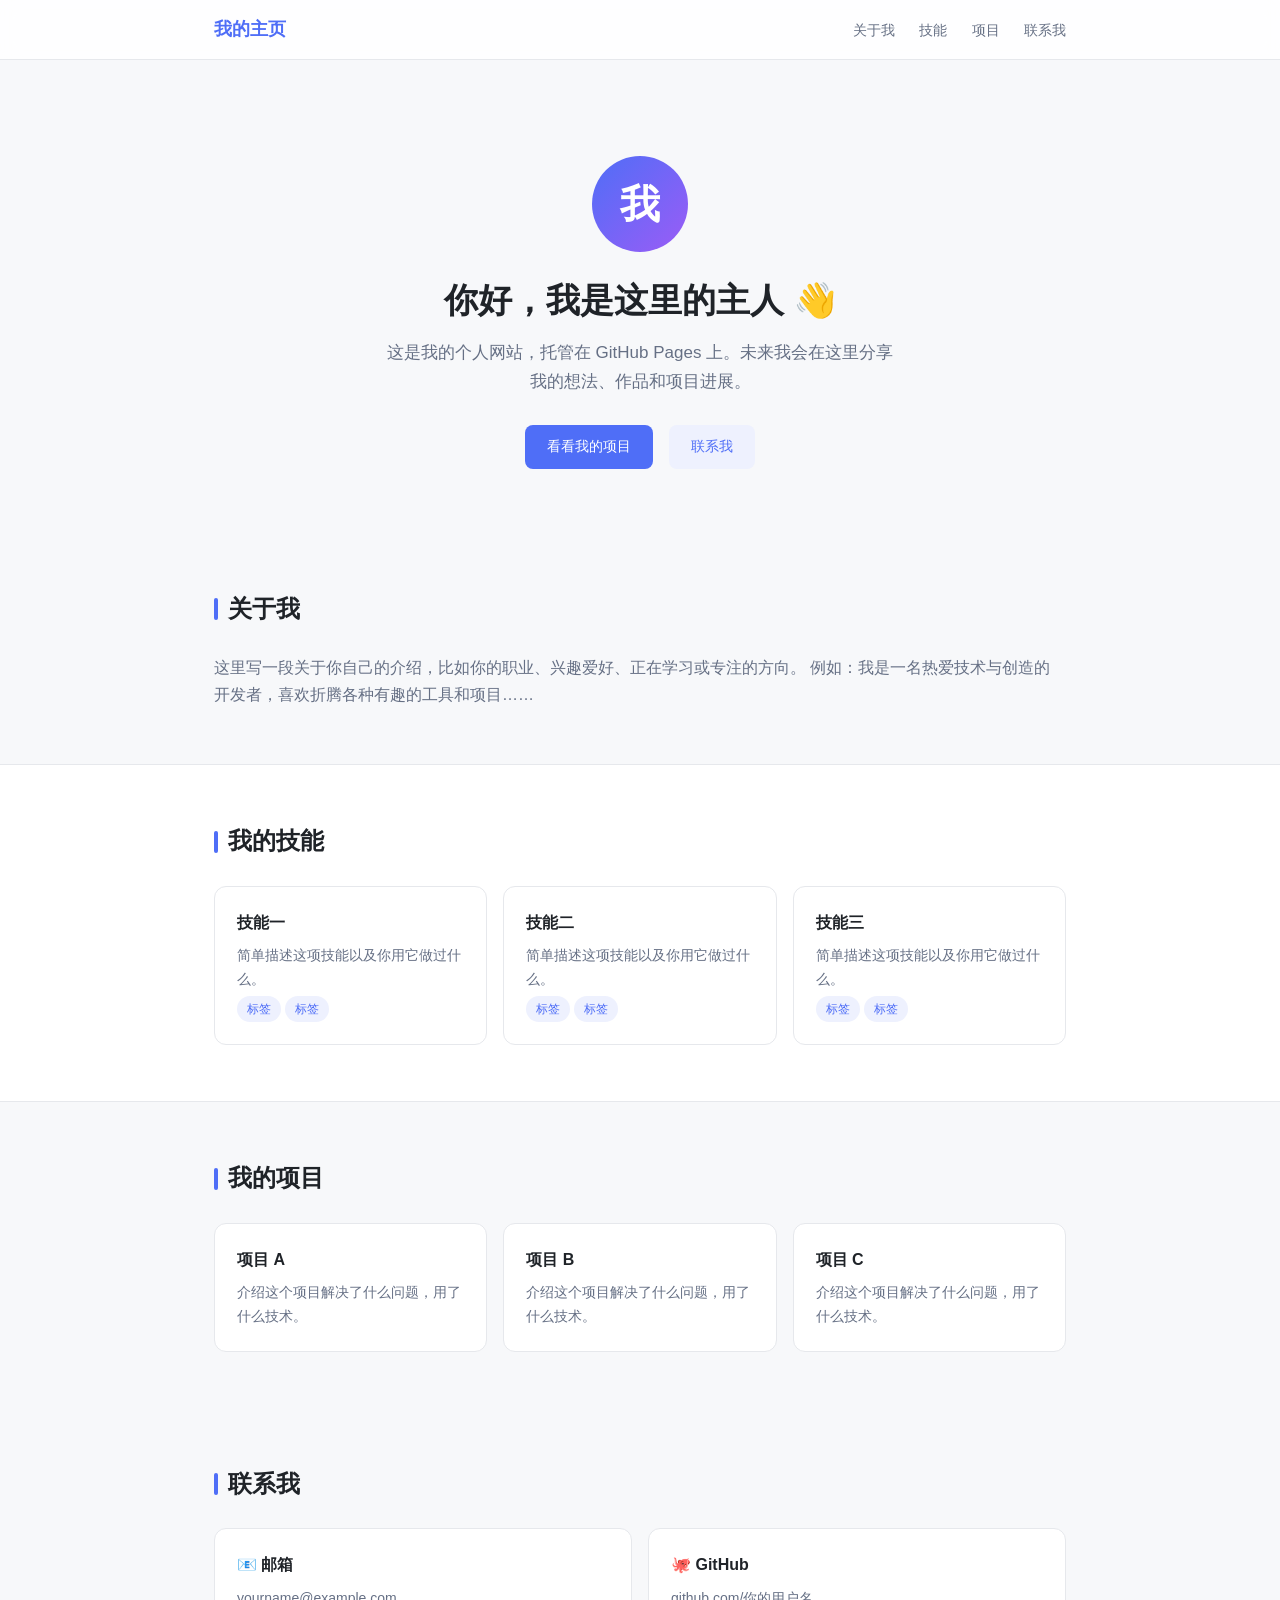
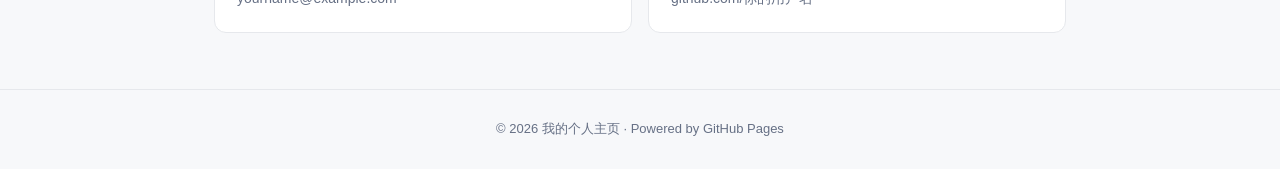
==== index.html @ 0ca87085 "Add files via upload" ====
<!DOCTYPE html>
<html lang="zh-CN">
<head>
<meta charset="UTF-8">
<meta name="viewport" content="width=device-width, initial-scale=1.0">
<title>我的个人主页</title>
<style>
  :root {
    --bg: #f7f8fa;
    --card: #ffffff;
    --text: #1f2328;
    --muted: #667085;
    --accent: #4f6ef7;
    --accent-soft: #eef1fe;
    --border: #e6e8ec;
  }
  * { margin: 0; padding: 0; box-sizing: border-box; }
  body {
    font-family: "Segoe UI", "PingFang SC", "Microsoft YaHei", sans-serif;
    background: var(--bg);
    color: var(--text);
    line-height: 1.7;
  }
  .container { max-width: 900px; margin: 0 auto; padding: 0 24px; }

  /* 顶部导航 */
  header {
    position: sticky; top: 0; z-index: 10;
    background: rgba(255,255,255,.85);
    backdrop-filter: blur(10px);
    border-bottom: 1px solid var(--border);
  }
  nav {
    max-width: 900px; margin: 0 auto; padding: 14px 24px;
    display: flex; align-items: center; justify-content: space-between;
  }
  .logo { font-weight: 700; font-size: 18px; color: var(--accent); text-decoration: none; }
  .nav-links a { color: var(--muted); text-decoration: none; margin-left: 20px; font-size: 14px; transition: color .2s; }
  .nav-links a:hover { color: var(--accent); }

  /* Hero */
  .hero { padding: 96px 0 64px; text-align: center; }
  .avatar {
    width: 96px; height: 96px; border-radius: 50%;
    background: linear-gradient(135deg, #4f6ef7, #9b5cf6);
    display: inline-flex; align-items: center; justify-content: center;
    color: #fff; font-size: 40px; font-weight: 700; margin-bottom: 20px;
  }
  .hero h1 { font-size: 34px; margin-bottom: 10px; }
  .hero p.sub { color: var(--muted); font-size: 17px; max-width: 520px; margin: 0 auto 28px; }
  .btn {
    display: inline-block; padding: 10px 22px; border-radius: 8px;
    background: var(--accent); color: #fff; text-decoration: none;
    font-size: 14px; margin: 0 6px; transition: transform .15s, box-shadow .15s;
  }
  .btn:hover { transform: translateY(-2px); box-shadow: 0 6px 16px rgba(79,110,247,.35); }
  .btn.ghost { background: var(--accent-soft); color: var(--accent); }

  /* 区块 */
  section { padding: 56px 0; }
  h2 { font-size: 24px; margin-bottom: 24px; display: flex; align-items: center; gap: 10px; }
  h2::before { content: ""; width: 4px; height: 22px; border-radius: 2px; background: var(--accent); }

  .grid { display: grid; grid-template-columns: repeat(auto-fit, minmax(240px, 1fr)); gap: 16px; }
  .card {
    background: var(--card); border: 1px solid var(--border); border-radius: 12px;
    padding: 22px; transition: transform .15s, box-shadow .15s;
  }
  .card:hover { transform: translateY(-3px); box-shadow: 0 8px 24px rgba(0,0,0,.06); }
  .card h3 { font-size: 16px; margin-bottom: 8px; }
  .card p { color: var(--muted); font-size: 14px; }
  .tag {
    display: inline-block; background: var(--accent-soft); color: var(--accent);
    font-size: 12px; padding: 3px 10px; border-radius: 999px; margin: 4px 4px 0 0;
  }

  footer {
    border-top: 1px solid var(--border); padding: 28px 0; text-align: center;
    color: var(--muted); font-size: 13px;
  }
  @media (max-width: 600px) { .hero h1 { font-size: 26px; } }
</style>
</head>
<body>

<header>
  <nav>
    <a class="logo" href="#top">我的主页</a>
    <div class="nav-links">
      <a href="#about">关于我</a>
      <a href="#skills">技能</a>
      <a href="#projects">项目</a>
      <a href="#contact">联系我</a>
    </div>
  </nav>
</header>

<div class="hero" id="top">
  <div class="container">
    <div class="avatar">我</div>
    <h1>你好，我是这里的主人 👋</h1>
    <p class="sub">这是我的个人网站，托管在 GitHub Pages 上。未来我会在这里分享我的想法、作品和项目进展。</p>
    <a class="btn" href="#projects">看看我的项目</a>
    <a class="btn ghost" href="#contact">联系我</a>
  </div>
</div>

<section id="about">
  <div class="container">
    <h2>关于我</h2>
    <p style="color:var(--muted)">
      这里写一段关于你自己的介绍，比如你的职业、兴趣爱好、正在学习或专注的方向。
      例如：我是一名热爱技术与创造的开发者，喜欢折腾各种有趣的工具和项目……
    </p>
  </div>
</section>

<section id="skills" style="background:var(--card); border-top:1px solid var(--border); border-bottom:1px solid var(--border);">
  <div class="container">
    <h2>我的技能</h2>
    <div class="grid">
      <div class="card">
        <h3>技能一</h3>
        <p>简单描述这项技能以及你用它做过什么。</p>
        <span class="tag">标签</span><span class="tag">标签</span>
      </div>
      <div class="card">
        <h3>技能二</h3>
        <p>简单描述这项技能以及你用它做过什么。</p>
        <span class="tag">标签</span><span class="tag">标签</span>
      </div>
      <div class="card">
        <h3>技能三</h3>
        <p>简单描述这项技能以及你用它做过什么。</p>
        <span class="tag">标签</span><span class="tag">标签</span>
      </div>
    </div>
  </div>
</section>

<section id="projects">
  <div class="container">
    <h2>我的项目</h2>
    <div class="grid">
      <div class="card">
        <h3>项目 A</h3>
        <p>介绍这个项目解决了什么问题，用了什么技术。</p>
      </div>
      <div class="card">
        <h3>项目 B</h3>
        <p>介绍这个项目解决了什么问题，用了什么技术。</p>
      </div>
      <div class="card">
        <h3>项目 C</h3>
        <p>介绍这个项目解决了什么问题，用了什么技术。</p>
      </div>
    </div>
  </div>
</section>

<section id="contact">
  <div class="container">
    <h2>联系我</h2>
    <div class="grid">
      <div class="card"><h3>📧 邮箱</h3><p>yourname@example.com</p></div>
      <div class="card"><h3>🐙 GitHub</h3><p>github.com/你的用户名</p></div>
    </div>
  </div>
</section>

<footer>
  <div class="container">
    © 2026 我的个人主页 · Powered by GitHub Pages
  </div>
</footer>

</body>
</html>
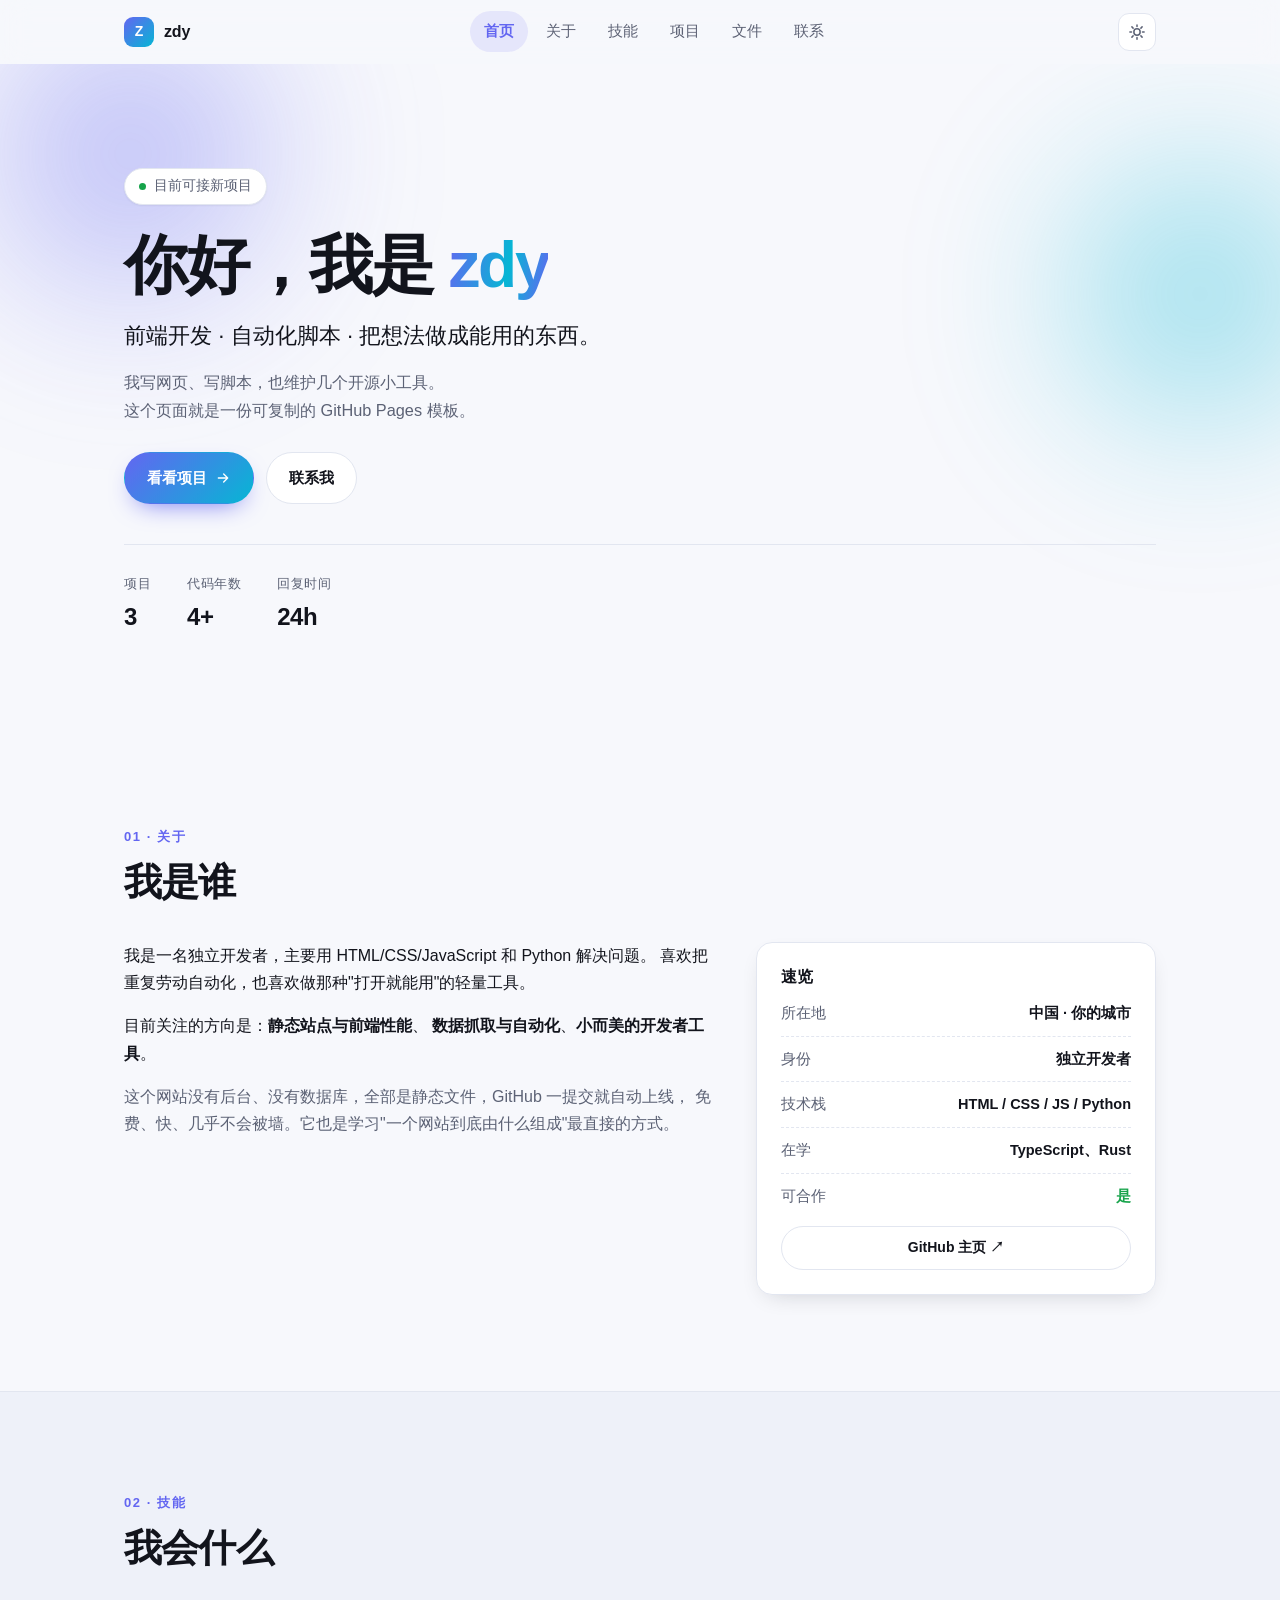
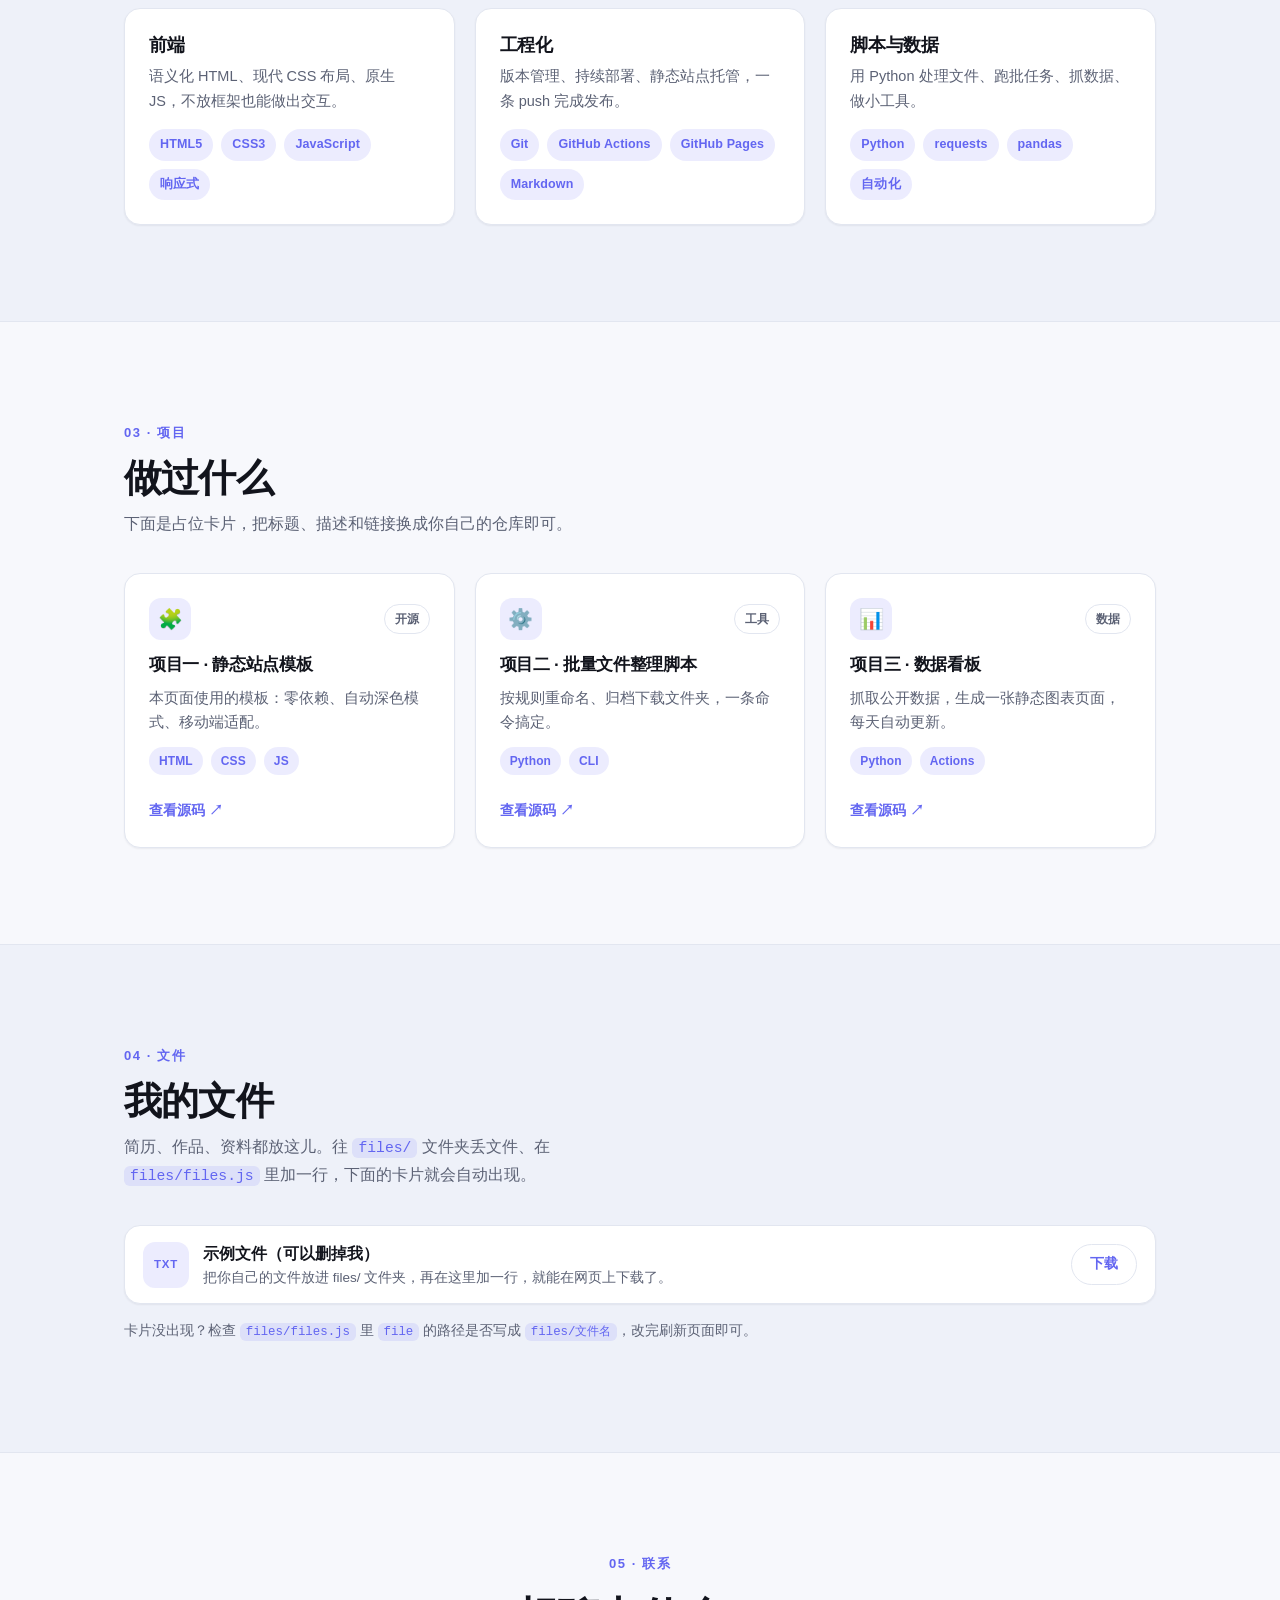
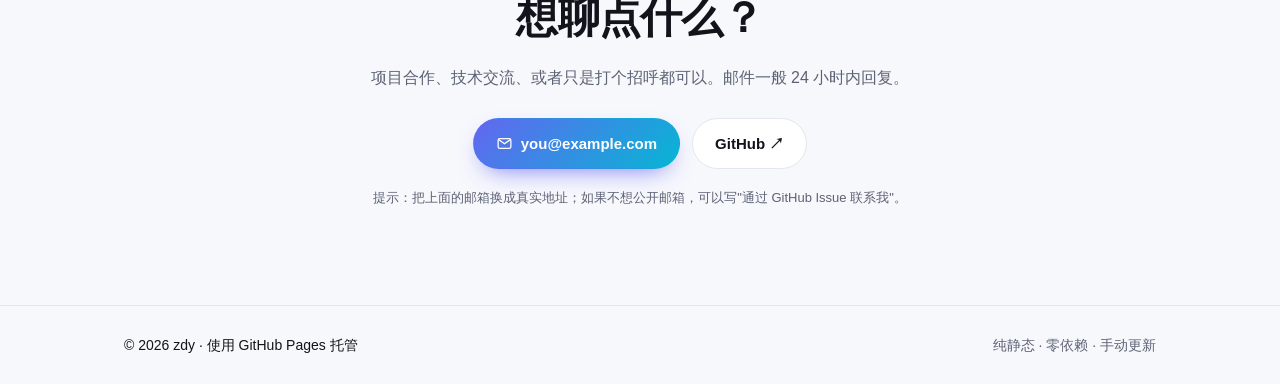
==== commit 58d07765: "Add files via upload" ====
--- a/index.html
+++ b/index.html
@@ -1,178 +1,307 @@
 <!DOCTYPE html>
 <html lang="zh-CN">
 <head>
-<meta charset="UTF-8">
-<meta name="viewport" content="width=device-width, initial-scale=1.0">
-<title>我的个人主页</title>
-<style>
-  :root {
-    --bg: #f7f8fa;
-    --card: #ffffff;
-    --text: #1f2328;
-    --muted: #667085;
-    --accent: #4f6ef7;
-    --accent-soft: #eef1fe;
-    --border: #e6e8ec;
-  }
-  * { margin: 0; padding: 0; box-sizing: border-box; }
-  body {
-    font-family: "Segoe UI", "PingFang SC", "Microsoft YaHei", sans-serif;
-    background: var(--bg);
-    color: var(--text);
-    line-height: 1.7;
-  }
-  .container { max-width: 900px; margin: 0 auto; padding: 0 24px; }
-
-  /* 顶部导航 */
-  header {
-    position: sticky; top: 0; z-index: 10;
-    background: rgba(255,255,255,.85);
-    backdrop-filter: blur(10px);
-    border-bottom: 1px solid var(--border);
-  }
-  nav {
-    max-width: 900px; margin: 0 auto; padding: 14px 24px;
-    display: flex; align-items: center; justify-content: space-between;
-  }
-  .logo { font-weight: 700; font-size: 18px; color: var(--accent); text-decoration: none; }
-  .nav-links a { color: var(--muted); text-decoration: none; margin-left: 20px; font-size: 14px; transition: color .2s; }
-  .nav-links a:hover { color: var(--accent); }
-
-  /* Hero */
-  .hero { padding: 96px 0 64px; text-align: center; }
-  .avatar {
-    width: 96px; height: 96px; border-radius: 50%;
-    background: linear-gradient(135deg, #4f6ef7, #9b5cf6);
-    display: inline-flex; align-items: center; justify-content: center;
-    color: #fff; font-size: 40px; font-weight: 700; margin-bottom: 20px;
-  }
-  .hero h1 { font-size: 34px; margin-bottom: 10px; }
-  .hero p.sub { color: var(--muted); font-size: 17px; max-width: 520px; margin: 0 auto 28px; }
-  .btn {
-    display: inline-block; padding: 10px 22px; border-radius: 8px;
-    background: var(--accent); color: #fff; text-decoration: none;
-    font-size: 14px; margin: 0 6px; transition: transform .15s, box-shadow .15s;
-  }
-  .btn:hover { transform: translateY(-2px); box-shadow: 0 6px 16px rgba(79,110,247,.35); }
-  .btn.ghost { background: var(--accent-soft); color: var(--accent); }
-
-  /* 区块 */
-  section { padding: 56px 0; }
-  h2 { font-size: 24px; margin-bottom: 24px; display: flex; align-items: center; gap: 10px; }
-  h2::before { content: ""; width: 4px; height: 22px; border-radius: 2px; background: var(--accent); }
-
-  .grid { display: grid; grid-template-columns: repeat(auto-fit, minmax(240px, 1fr)); gap: 16px; }
-  .card {
-    background: var(--card); border: 1px solid var(--border); border-radius: 12px;
-    padding: 22px; transition: transform .15s, box-shadow .15s;
-  }
-  .card:hover { transform: translateY(-3px); box-shadow: 0 8px 24px rgba(0,0,0,.06); }
-  .card h3 { font-size: 16px; margin-bottom: 8px; }
-  .card p { color: var(--muted); font-size: 14px; }
-  .tag {
-    display: inline-block; background: var(--accent-soft); color: var(--accent);
-    font-size: 12px; padding: 3px 10px; border-radius: 999px; margin: 4px 4px 0 0;
-  }
-
-  footer {
-    border-top: 1px solid var(--border); padding: 28px 0; text-align: center;
-    color: var(--muted); font-size: 13px;
-  }
-  @media (max-width: 600px) { .hero h1 { font-size: 26px; } }
-</style>
+  <meta charset="UTF-8" />
+  <meta name="viewport" content="width=device-width, initial-scale=1.0" />
+
+  <!-- ============ 需要你修改的地方都带 【改】 标记 ============ -->
+  <title>zdy · 个人主页</title> <!-- 【改】网站标题 -->
+  <meta name="description" content="zdy 的个人主页：前端开发、自动化脚本与开源项目。" /> <!-- 【改】搜索摘要 -->
+  <meta name="author" content="zdy" />
+  <meta name="theme-color" content="#6366f1" />
+
+  <!-- 社交分享卡片（把链接发到微信/QQ/X 时的预览信息）。需要预览图就加一行：
+       <meta property="og:image" content="https://你的用户名.github.io/assets/share.png" /> -->
+  <meta property="og:type" content="website" />
+  <meta property="og:title" content="zdy · 个人主页" />
+  <meta property="og:description" content="前端开发、自动化脚本与开源项目。" />
+  <meta property="og:url" content="https://你的用户名.github.io/" /> <!-- 【改】你的真实网址 -->
+
+  <!-- 站点图标：内联 SVG，不用额外图片文件 -->
+  <link rel="icon" href="data:image/svg+xml,<svg xmlns='http://www.w3.org/2000/svg' viewBox='0 0 100 100'><rect width='100' height='100' rx='24' fill='%236366f1'/><text x='50' y='68' font-size='52' font-family='sans-serif' font-weight='700' fill='white' text-anchor='middle'>Z</text></svg>" />
+
+  <link rel="stylesheet" href="assets/style.css" />
+
+  <!-- 防闪烁：在页面渲染前就把上次选择的主题写上去 -->
+  <script>
+    (function () {
+      // 标记"JS 可用"：滚动动画只在有 JS 时才把内容先隐藏，
+      // 否则禁用 JS 的浏览器/爬虫会看到一片空白。
+      document.documentElement.classList.add("js");
+      try {
+        var t = localStorage.getItem("site-theme");
+        if (t === "light" || t === "dark") document.documentElement.setAttribute("data-theme", t);
+      } catch (e) {}
+    })();
+  </script>
 </head>
+
 <body>
-
-<header>
-  <nav>
-    <a class="logo" href="#top">我的主页</a>
-    <div class="nav-links">
-      <a href="#about">关于我</a>
-      <a href="#skills">技能</a>
-      <a href="#projects">项目</a>
-      <a href="#contact">联系我</a>
+  <a class="skip-link" href="#main">跳到主要内容</a>
+
+  <!-- 顶部阅读进度条 -->
+  <div class="scroll-progress" aria-hidden="true"><span id="progressBar"></span></div>
+
+  <!-- ==================== 导航栏 ==================== -->
+  <header class="nav" id="nav">
+    <div class="nav__inner container">
+      <a class="brand" href="#home">
+        <span class="brand__badge">Z</span>
+        <span class="brand__text">zdy</span>
+      </a>
+
+      <nav class="nav__menu" id="navMenu" aria-label="主导航">
+        <a class="nav__link is-active" href="#home">首页</a>
+        <a class="nav__link" href="#about">关于</a>
+        <a class="nav__link" href="#skills">技能</a>
+        <a class="nav__link" href="#projects">项目</a>
+        <a class="nav__link" href="#files">文件</a>
+        <a class="nav__link" href="#contact">联系</a>
+      </nav>
+
+      <div class="nav__actions">
+        <button class="icon-btn" id="themeToggle" type="button" aria-label="切换深浅色主题" title="切换深浅色主题">
+          <svg class="icon-sun" viewBox="0 0 24 24" width="18" height="18" aria-hidden="true"><circle cx="12" cy="12" r="4.2" fill="none" stroke="currentColor" stroke-width="2"/><path d="M12 2.5v2.2M12 19.3v2.2M2.5 12h2.2M19.3 12h2.2M5.2 5.2l1.6 1.6M17.2 17.2l1.6 1.6M18.8 5.2l-1.6 1.6M6.8 17.2l-1.6 1.6" stroke="currentColor" stroke-width="2" stroke-linecap="round"/></svg>
+          <svg class="icon-moon" viewBox="0 0 24 24" width="18" height="18" aria-hidden="true"><path d="M20 14.5A8.2 8.2 0 0 1 9.5 4a8.5 8.5 0 1 0 10.5 10.5z" fill="none" stroke="currentColor" stroke-width="2" stroke-linejoin="round"/></svg>
+        </button>
+
+        <button class="icon-btn nav__burger" id="menuToggle" type="button" aria-label="打开菜单" aria-expanded="false" aria-controls="navMenu">
+          <svg viewBox="0 0 24 24" width="20" height="20" aria-hidden="true"><path d="M4 7h16M4 12h16M4 17h16" stroke="currentColor" stroke-width="2" stroke-linecap="round"/></svg>
+        </button>
+      </div>
     </div>
-  </nav>
-</header>
-
-<div class="hero" id="top">
-  <div class="container">
-    <div class="avatar">我</div>
-    <h1>你好，我是这里的主人 👋</h1>
-    <p class="sub">这是我的个人网站，托管在 GitHub Pages 上。未来我会在这里分享我的想法、作品和项目进展。</p>
-    <a class="btn" href="#projects">看看我的项目</a>
-    <a class="btn ghost" href="#contact">联系我</a>
-  </div>
-</div>
-
-<section id="about">
-  <div class="container">
-    <h2>关于我</h2>
-    <p style="color:var(--muted)">
-      这里写一段关于你自己的介绍，比如你的职业、兴趣爱好、正在学习或专注的方向。
-      例如：我是一名热爱技术与创造的开发者，喜欢折腾各种有趣的工具和项目……
-    </p>
-  </div>
-</section>
-
-<section id="skills" style="background:var(--card); border-top:1px solid var(--border); border-bottom:1px solid var(--border);">
-  <div class="container">
-    <h2>我的技能</h2>
-    <div class="grid">
-      <div class="card">
-        <h3>技能一</h3>
-        <p>简单描述这项技能以及你用它做过什么。</p>
-        <span class="tag">标签</span><span class="tag">标签</span>
-      </div>
-      <div class="card">
-        <h3>技能二</h3>
-        <p>简单描述这项技能以及你用它做过什么。</p>
-        <span class="tag">标签</span><span class="tag">标签</span>
-      </div>
-      <div class="card">
-        <h3>技能三</h3>
-        <p>简单描述这项技能以及你用它做过什么。</p>
-        <span class="tag">标签</span><span class="tag">标签</span>
-      </div>
+  </header>
+
+  <main id="main">
+    <!-- ==================== 首屏 ==================== -->
+    <section class="hero" id="home">
+      <div class="hero__glow hero__glow--a" aria-hidden="true"></div>
+      <div class="hero__glow hero__glow--b" aria-hidden="true"></div>
+
+      <div class="container hero__inner">
+        <p class="hero__eyebrow reveal">
+          <span class="pulse"></span> 目前可接新项目
+        </p>
+
+        <h1 class="hero__title reveal">
+          你好，我是 <span class="gradient-text">zdy</span>
+        </h1>
+
+        <p class="hero__subtitle reveal">
+          前端开发 · 自动化脚本 · 把想法做成能用的东西。
+        </p>
+
+        <p class="hero__desc reveal">
+          我写网页、写脚本，也维护几个开源小工具。<br />
+          这个页面就是一份可复制的 GitHub Pages 模板。
+        </p>
+
+        <div class="hero__actions reveal">
+          <a class="btn btn--primary" href="#projects">
+            看看项目
+            <svg viewBox="0 0 24 24" width="16" height="16" aria-hidden="true"><path d="M5 12h13M13 6l6 6-6 6" fill="none" stroke="currentColor" stroke-width="2" stroke-linecap="round" stroke-linejoin="round"/></svg>
+          </a>
+          <a class="btn btn--ghost" href="#contact">联系我</a>
+        </div>
+
+        <dl class="hero__stats reveal">
+          <div class="stat"><dt>项目</dt><dd>3</dd></div>
+          <div class="stat"><dt>代码年数</dt><dd>4+</dd></div>
+          <div class="stat"><dt>回复时间</dt><dd>24h</dd></div>
+        </dl>
+      </div>
+    </section>
+
+    <!-- ==================== 关于 ==================== -->
+    <section class="section" id="about">
+      <div class="container">
+        <header class="section__head reveal">
+          <span class="section__kicker">01 · 关于</span>
+          <h2 class="section__title">我是谁</h2>
+        </header>
+
+        <div class="about">
+          <div class="about__text reveal">
+            <p>
+              我是一名独立开发者，主要用 HTML/CSS/JavaScript 和 Python 解决问题。
+              喜欢把重复劳动自动化，也喜欢做那种"打开就能用"的轻量工具。
+            </p>
+            <p>
+              目前关注的方向是：<strong>静态站点与前端性能</strong>、
+              <strong>数据抓取与自动化</strong>、<strong>小而美的开发者工具</strong>。
+            </p>
+            <p class="muted">
+              这个网站没有后台、没有数据库，全部是静态文件，GitHub 一提交就自动上线，
+              免费、快、几乎不会被墙。它也是学习"一个网站到底由什么组成"最直接的方式。
+            </p>
+          </div>
+
+          <aside class="card facts reveal">
+            <h3 class="facts__title">速览</h3>
+            <ul class="facts__list">
+              <li><span>所在地</span><span>中国 · 你的城市</span></li> <!-- 【改】 -->
+              <li><span>身份</span><span>独立开发者</span></li>
+              <li><span>技术栈</span><span>HTML / CSS / JS / Python</span></li>
+              <li><span>在学</span><span>TypeScript、Rust</span></li>
+              <li><span>可合作</span><span class="ok">是</span></li>
+            </ul>
+            <a class="btn btn--sm btn--ghost facts__cta" href="https://github.com/" target="_blank" rel="noopener">
+              GitHub 主页 ↗
+            </a>
+          </aside>
+        </div>
+      </div>
+    </section>
+
+    <!-- ==================== 技能 ==================== -->
+    <section class="section section--tint" id="skills">
+      <div class="container">
+        <header class="section__head reveal">
+          <span class="section__kicker">02 · 技能</span>
+          <h2 class="section__title">我会什么</h2>
+        </header>
+
+        <div class="skills">
+          <article class="card skill reveal">
+            <h3>前端</h3>
+            <p class="muted">语义化 HTML、现代 CSS 布局、原生 JS，不放框架也能做出交互。</p>
+            <ul class="tags">
+              <li>HTML5</li><li>CSS3</li><li>JavaScript</li><li>响应式</li>
+            </ul>
+          </article>
+
+          <article class="card skill reveal">
+            <h3>工程化</h3>
+            <p class="muted">版本管理、持续部署、静态站点托管，一条 push 完成发布。</p>
+            <ul class="tags">
+              <li>Git</li><li>GitHub Actions</li><li>GitHub Pages</li><li>Markdown</li>
+            </ul>
+          </article>
+
+          <article class="card skill reveal">
+            <h3>脚本与数据</h3>
+            <p class="muted">用 Python 处理文件、跑批任务、抓数据、做小工具。</p>
+            <ul class="tags">
+              <li>Python</li><li>requests</li><li>pandas</li><li>自动化</li>
+            </ul>
+          </article>
+        </div>
+      </div>
+    </section>
+
+    <!-- ==================== 项目 ==================== -->
+    <section class="section" id="projects">
+      <div class="container">
+        <header class="section__head reveal">
+          <span class="section__kicker">03 · 项目</span>
+          <h2 class="section__title">做过什么</h2>
+          <p class="muted section__desc">下面是占位卡片，把标题、描述和链接换成你自己的仓库即可。</p>
+        </header>
+
+        <div class="projects">
+          <article class="card project reveal">
+            <div class="project__top">
+              <span class="project__emoji" aria-hidden="true">🧩</span>
+              <span class="badge">开源</span>
+            </div>
+            <h3 class="project__title">项目一 · 静态站点模板</h3>
+            <p class="muted">本页面使用的模板：零依赖、自动深色模式、移动端适配。</p>
+            <ul class="tags tags--sm"><li>HTML</li><li>CSS</li><li>JS</li></ul>
+            <a class="project__link" href="https://github.com/" target="_blank" rel="noopener">查看源码 ↗</a>
+          </article>
+
+          <article class="card project reveal">
+            <div class="project__top">
+              <span class="project__emoji" aria-hidden="true">⚙️</span>
+              <span class="badge">工具</span>
+            </div>
+            <h3 class="project__title">项目二 · 批量文件整理脚本</h3>
+            <p class="muted">按规则重命名、归档下载文件夹，一条命令搞定。</p>
+            <ul class="tags tags--sm"><li>Python</li><li>CLI</li></ul>
+            <a class="project__link" href="https://github.com/" target="_blank" rel="noopener">查看源码 ↗</a>
+          </article>
+
+          <article class="card project reveal">
+            <div class="project__top">
+              <span class="project__emoji" aria-hidden="true">📊</span>
+              <span class="badge">数据</span>
+            </div>
+            <h3 class="project__title">项目三 · 数据看板</h3>
+            <p class="muted">抓取公开数据，生成一张静态图表页面，每天自动更新。</p>
+            <ul class="tags tags--sm"><li>Python</li><li>Actions</li></ul>
+            <a class="project__link" href="https://github.com/" target="_blank" rel="noopener">查看源码 ↗</a>
+          </article>
+        </div>
+      </div>
+    </section>
+
+    <!-- ==================== 我的文件 ==================== -->
+    <!-- 这里的内容由 files/files.js 里的清单自动生成，不用手写 HTML -->
+    <section class="section section--tint" id="files">
+      <div class="container">
+        <header class="section__head reveal">
+          <span class="section__kicker">04 · 文件</span>
+          <h2 class="section__title">我的文件</h2>
+          <p class="muted section__desc">
+            简历、作品、资料都放这儿。往 <code>files/</code> 文件夹丢文件、在
+            <code>files/files.js</code> 里加一行，下面的卡片就会自动出现。
+          </p>
+        </header>
+
+        <ul class="files" id="fileList">
+          <!-- JS 会把 files/files.js 里的清单渲染到这里 -->
+        </ul>
+
+        <noscript>
+          <p class="muted">你的浏览器禁用了 JavaScript，看不到文件列表。可以直接访问 <code>files/</code> 目录。</p>
+        </noscript>
+
+        <p class="files__hint muted">
+          卡片没出现？检查 <code>files/files.js</code> 里 <code>file</code> 的路径是否写成
+          <code>files/文件名</code>，改完刷新页面即可。
+        </p>
+      </div>
+    </section>
+
+    <!-- ==================== 联系 ==================== -->
+    <section class="section" id="contact">
+      <div class="container container--narrow">
+        <div class="contact reveal">
+          <span class="section__kicker">05 · 联系</span>
+          <h2 class="contact__title">想聊点什么？</h2>
+          <p class="muted">
+            项目合作、技术交流、或者只是打个招呼都可以。邮件一般 24 小时内回复。
+          </p>
+
+          <!-- 【改】换成你的邮箱 -->
+          <div class="contact__actions">
+            <a class="btn btn--primary" href="mailto:you@example.com">
+              <svg viewBox="0 0 24 24" width="17" height="17" aria-hidden="true"><rect x="3" y="5" width="18" height="14" rx="2.5" fill="none" stroke="currentColor" stroke-width="1.8"/><path d="M3.6 6.4l8.4 6 8.4-6" fill="none" stroke="currentColor" stroke-width="1.8" stroke-linecap="round"/></svg>
+              you@example.com
+            </a>
+            <a class="btn btn--ghost" href="https://github.com/" target="_blank" rel="noopener">GitHub ↗</a>
+          </div>
+
+          <p class="contact__hint muted">
+            提示：把上面的邮箱换成真实地址；如果不想公开邮箱，可以写"通过 GitHub Issue 联系我"。
+          </p>
+        </div>
+      </div>
+    </section>
+  </main>
+
+  <!-- ==================== 页脚 ==================== -->
+  <footer class="footer">
+    <div class="container footer__inner">
+      <p>© <span id="year">2025</span> zdy · 使用 GitHub Pages 托管</p>
+      <p class="muted">纯静态 · 零依赖 · 手动更新</p>
     </div>
-  </div>
-</section>
-
-<section id="projects">
-  <div class="container">
-    <h2>我的项目</h2>
-    <div class="grid">
-      <div class="card">
-        <h3>项目 A</h3>
-        <p>介绍这个项目解决了什么问题，用了什么技术。</p>
-      </div>
-      <div class="card">
-        <h3>项目 B</h3>
-        <p>介绍这个项目解决了什么问题，用了什么技术。</p>
-      </div>
-      <div class="card">
-        <h3>项目 C</h3>
-        <p>介绍这个项目解决了什么问题，用了什么技术。</p>
-      </div>
-    </div>
-  </div>
-</section>
-
-<section id="contact">
-  <div class="container">
-    <h2>联系我</h2>
-    <div class="grid">
-      <div class="card"><h3>📧 邮箱</h3><p>yourname@example.com</p></div>
-      <div class="card"><h3>🐙 GitHub</h3><p>github.com/你的用户名</p></div>
-    </div>
-  </div>
-</section>
-
-<footer>
-  <div class="container">
-    © 2026 我的个人主页 · Powered by GitHub Pages
-  </div>
-</footer>
-
+  </footer>
+
+  <button class="to-top" id="toTop" type="button" aria-label="回到顶部">↑</button>
+
+  <!-- 文件清单：想加文件只改 files/files.js 这一个文件 -->
+  <script src="files/files.js"></script>
+  <script src="assets/main.js" defer></script>
 </body>
 </html>
--- a/assets/style.css
+++ b/assets/style.css
@@ -0,0 +1,739 @@
+/* ==========================================================================
+   1. 设计变量（改颜色、圆角、宽度，基本只改这里）
+   ========================================================================== */
+:root {
+  color-scheme: light;
+
+  --bg:            #f7f8fc;
+  --bg-soft:       #ffffff;
+  --bg-tint:       #eef1f9;
+  --text:          #12141c;
+  --text-muted:    #5c6275;
+  --border:        #e2e6f0;
+
+  --accent:        #6366f1;
+  --accent-2:      #06b6d4;
+  --accent-soft:   rgba(99, 102, 241, 0.12);
+  --ok:            #16a34a;
+
+  --shadow-sm: 0 1px 2px rgba(18, 20, 28, 0.06);
+  --shadow-md: 0 8px 24px -12px rgba(18, 20, 28, 0.24);
+  --shadow-lg: 0 24px 60px -24px rgba(18, 20, 28, 0.32);
+
+  --radius-sm: 10px;
+  --radius:    16px;
+  --radius-lg: 24px;
+
+  --maxw: 1080px;
+  --nav-h: 64px;
+
+  --font: "Inter", -apple-system, BlinkMacSystemFont, "Segoe UI", Roboto,
+          "PingFang SC", "Hiragino Sans GB", "Microsoft YaHei", "Noto Sans SC", sans-serif;
+}
+
+/* 深色主题：既跟随系统，也可被按钮强制覆盖（data-theme 写在 <html> 上） */
+@media (prefers-color-scheme: dark) {
+  :root:not([data-theme="light"]) {
+    color-scheme: dark;
+    --bg:          #0b0d14;
+    --bg-soft:     #12151f;
+    --bg-tint:     #0f1220;
+    --text:        #eef1f8;
+    --text-muted:  #9aa3b8;
+    --border:      #232838;
+    --accent:      #818cf8;
+    --accent-2:    #22d3ee;
+    --accent-soft: rgba(129, 140, 248, 0.16);
+    --shadow-sm: 0 1px 2px rgba(0, 0, 0, 0.4);
+    --shadow-md: 0 8px 24px -12px rgba(0, 0, 0, 0.7);
+    --shadow-lg: 0 24px 60px -24px rgba(0, 0, 0, 0.8);
+  }
+}
+
+:root[data-theme="dark"] {
+  color-scheme: dark;
+  --bg:          #0b0d14;
+  --bg-soft:     #12151f;
+  --bg-tint:     #0f1220;
+  --text:        #eef1f8;
+  --text-muted:  #9aa3b8;
+  --border:      #232838;
+  --accent:      #818cf8;
+  --accent-2:    #22d3ee;
+  --accent-soft: rgba(129, 140, 248, 0.16);
+  --shadow-sm: 0 1px 2px rgba(0, 0, 0, 0.4);
+  --shadow-md: 0 8px 24px -12px rgba(0, 0, 0, 0.7);
+  --shadow-lg: 0 24px 60px -24px rgba(0, 0, 0, 0.8);
+}
+
+/* ==========================================================================
+   2. 基础重置
+   ========================================================================== */
+*, *::before, *::after { box-sizing: border-box; }
+
+html {
+  scroll-behavior: smooth;
+  scroll-padding-top: calc(var(--nav-h) + 16px);
+  -webkit-text-size-adjust: 100%;
+  background: var(--bg);
+}
+
+body {
+  margin: 0;
+  min-height: 100vh;
+  display: flex;
+  flex-direction: column;
+  font-family: var(--font);
+  font-size: 16px;
+  line-height: 1.7;
+  color: var(--text);
+  background: var(--bg);
+  -webkit-font-smoothing: antialiased;
+  overflow-x: hidden;
+}
+
+/* 内容比窗口短时，页脚依然贴底 */
+main { flex: 1 0 auto; }
+
+/* emoji 单独走emoji字体，避免部分系统显示成方块 */
+.js-emoji,
+.project__emoji {
+  font-family: "Apple Color Emoji", "Segoe UI Emoji", "Noto Color Emoji", sans-serif;
+}
+
+h1, h2, h3 { line-height: 1.25; margin: 0 0 0.5em; letter-spacing: -0.02em; }
+p { margin: 0 0 1em; }
+ul { margin: 0; padding: 0; list-style: none; }
+a { color: inherit; text-decoration: none; }
+img, svg { max-width: 100%; }
+
+:focus-visible {
+  outline: 2px solid var(--accent);
+  outline-offset: 3px;
+  border-radius: 6px;
+}
+
+.container {
+  width: 100%;
+  max-width: var(--maxw);
+  margin-inline: auto;
+  padding-inline: 24px;
+}
+.container--narrow { max-width: 720px; }
+
+.muted { color: var(--text-muted); }
+
+.skip-link {
+  position: absolute;
+  left: 16px;
+  top: -60px;
+  z-index: 999;
+  padding: 10px 16px;
+  background: var(--accent);
+  color: #fff;
+  border-radius: var(--radius-sm);
+  transition: top 0.2s;
+}
+.skip-link:focus { top: 16px; }
+
+/* 顶部进度条 */
+.scroll-progress {
+  position: fixed;
+  inset: 0 0 auto 0;
+  height: 3px;
+  background: transparent;
+  z-index: 60;
+}
+.scroll-progress span {
+  display: block;
+  height: 100%;
+  width: 0;
+  background: linear-gradient(90deg, var(--accent), var(--accent-2));
+  transition: width 0.1s linear;
+}
+
+/* ==========================================================================
+   3. 导航栏
+   ========================================================================== */
+.nav {
+  position: sticky;
+  top: 0;
+  z-index: 50;
+  height: var(--nav-h);
+  backdrop-filter: blur(14px);
+  -webkit-backdrop-filter: blur(14px);
+  background: color-mix(in srgb, var(--bg) 78%, transparent);
+  border-bottom: 1px solid transparent;
+  transition: border-color 0.25s, background 0.25s;
+}
+.nav.is-scrolled {
+  border-bottom-color: var(--border);
+  background: color-mix(in srgb, var(--bg) 92%, transparent);
+}
+
+.nav__inner {
+  height: 100%;
+  display: flex;
+  align-items: center;
+  justify-content: space-between;
+  gap: 16px;
+}
+
+.brand {
+  display: inline-flex;
+  align-items: center;
+  gap: 10px;
+  font-weight: 700;
+  letter-spacing: -0.01em;
+}
+.brand__badge {
+  display: grid;
+  place-items: center;
+  width: 30px;
+  height: 30px;
+  border-radius: 9px;
+  background: linear-gradient(135deg, var(--accent), var(--accent-2));
+  color: #fff;
+  font-size: 14px;
+  font-weight: 800;
+}
+
+.nav__menu {
+  display: flex;
+  align-items: center;
+  gap: 4px;
+}
+.nav__link {
+  padding: 8px 14px;
+  border-radius: 999px;
+  font-size: 14.5px;
+  color: var(--text-muted);
+  transition: color 0.2s, background 0.2s;
+}
+.nav__link:hover { color: var(--text); background: var(--accent-soft); }
+.nav__link.is-active { color: var(--accent); background: var(--accent-soft); font-weight: 600; }
+
+.nav__actions { display: flex; align-items: center; gap: 8px; }
+
+.icon-btn {
+  display: grid;
+  place-items: center;
+  width: 38px;
+  height: 38px;
+  border: 1px solid var(--border);
+  border-radius: 11px;
+  background: var(--bg-soft);
+  color: var(--text-muted);
+  cursor: pointer;
+  transition: color 0.2s, border-color 0.2s, transform 0.15s;
+}
+.icon-btn:hover { color: var(--accent); border-color: var(--accent); }
+.icon-btn:active { transform: scale(0.94); }
+
+/* 主题按钮图标切换 */
+.icon-moon { display: none; }
+:root[data-theme="dark"] .icon-sun { display: none; }
+:root[data-theme="dark"] .icon-moon { display: block; }
+@media (prefers-color-scheme: dark) {
+  :root:not([data-theme="light"]) .icon-sun { display: none; }
+  :root:not([data-theme="light"]) .icon-moon { display: block; }
+  :root[data-theme="light"] .icon-sun { display: block; }
+  :root[data-theme="light"] .icon-moon { display: none; }
+}
+
+.nav__burger { display: none; }
+
+/* ==========================================================================
+   4. 按钮
+   ========================================================================== */
+.btn {
+  display: inline-flex;
+  align-items: center;
+  justify-content: center;
+  gap: 8px;
+  padding: 12px 22px;
+  border-radius: 999px;
+  border: 1px solid transparent;
+  font-size: 15px;
+  font-weight: 600;
+  cursor: pointer;
+  transition: transform 0.18s, box-shadow 0.25s, background 0.2s, border-color 0.2s;
+}
+.btn--primary {
+  background: linear-gradient(135deg, var(--accent), var(--accent-2));
+  color: #fff;
+  box-shadow: 0 10px 26px -12px var(--accent);
+}
+.btn--primary:hover { transform: translateY(-2px); box-shadow: 0 16px 34px -14px var(--accent); }
+.btn--ghost {
+  background: var(--bg-soft);
+  border-color: var(--border);
+  color: var(--text);
+}
+.btn--ghost:hover { border-color: var(--accent); color: var(--accent); transform: translateY(-2px); }
+.btn--sm { padding: 9px 16px; font-size: 14px; }
+.btn:active { transform: translateY(0) scale(0.98); }
+
+/* ==========================================================================
+   5. 首屏
+   ========================================================================== */
+.hero {
+  position: relative;
+  padding: clamp(56px, 9vw, 104px) 0 clamp(48px, 7vw, 88px);
+  overflow: hidden;
+  isolation: isolate;
+}
+.hero__inner { position: relative; z-index: 1; }
+
+/* 背景光斑 */
+.hero__glow {
+  position: absolute;
+  border-radius: 50%;
+  filter: blur(80px);
+  opacity: 0.55;
+  z-index: 0;
+  pointer-events: none;
+}
+.hero__glow--a {
+  width: 420px; height: 420px;
+  top: -120px; left: -80px;
+  background: radial-gradient(circle, var(--accent), transparent 68%);
+  animation: float 16s ease-in-out infinite;
+}
+.hero__glow--b {
+  width: 380px; height: 380px;
+  top: 40px; right: -110px;
+  background: radial-gradient(circle, var(--accent-2), transparent 68%);
+  animation: float 20s ease-in-out infinite reverse;
+}
+@keyframes float {
+  0%, 100% { transform: translate3d(0, 0, 0) scale(1); }
+  50%      { transform: translate3d(24px, -28px, 0) scale(1.08); }
+}
+
+.hero__eyebrow {
+  display: inline-flex;
+  align-items: center;
+  gap: 8px;
+  padding: 6px 14px;
+  margin: 0 0 20px;
+  border: 1px solid var(--border);
+  border-radius: 999px;
+  background: var(--bg-soft);
+  font-size: 13.5px;
+  color: var(--text-muted);
+  box-shadow: var(--shadow-sm);
+}
+.pulse {
+  width: 7px; height: 7px;
+  border-radius: 50%;
+  background: var(--ok);
+  box-shadow: 0 0 0 0 rgba(22, 163, 74, 0.6);
+  animation: pulse 2.2s infinite;
+}
+@keyframes pulse {
+  70%  { box-shadow: 0 0 0 8px rgba(22, 163, 74, 0); }
+  100% { box-shadow: 0 0 0 0 rgba(22, 163, 74, 0); }
+}
+
+.hero__title {
+  font-size: clamp(2.2rem, 6vw, 4rem);
+  font-weight: 800;
+  letter-spacing: -0.035em;
+  margin-bottom: 12px;
+}
+.gradient-text {
+  background: linear-gradient(100deg, var(--accent), var(--accent-2) 60%, var(--accent));
+  -webkit-background-clip: text;
+  background-clip: text;
+  color: transparent;
+}
+
+.hero__subtitle {
+  font-size: clamp(1.05rem, 2.4vw, 1.4rem);
+  font-weight: 500;
+  color: var(--text);
+  margin-bottom: 14px;
+}
+.hero__desc {
+  max-width: 56ch;
+  color: var(--text-muted);
+  font-size: 1.02rem;
+}
+
+.hero__actions {
+  display: flex;
+  flex-wrap: wrap;
+  gap: 12px;
+  margin: 28px 0 40px;
+}
+
+.hero__stats {
+  display: flex;
+  flex-wrap: wrap;
+  gap: 36px;
+  margin: 0;
+  padding-top: 28px;
+  border-top: 1px solid var(--border);
+}
+.stat dt {
+  font-size: 13px;
+  color: var(--text-muted);
+  letter-spacing: 0.04em;
+}
+.stat dd {
+  margin: 2px 0 0;
+  font-size: 1.5rem;
+  font-weight: 700;
+  letter-spacing: -0.02em;
+}
+
+/* ==========================================================================
+   6. 区块通用
+   ========================================================================== */
+.section { padding: clamp(56px, 8vw, 96px) 0; }
+.section--tint {
+  background: var(--bg-tint);
+  border-block: 1px solid var(--border);
+}
+
+.section__head { margin-bottom: 36px; }
+.section__kicker {
+  display: inline-block;
+  font-size: 13px;
+  font-weight: 600;
+  letter-spacing: 0.12em;
+  text-transform: uppercase;
+  color: var(--accent);
+  margin-bottom: 10px;
+}
+.section__title {
+  font-size: clamp(1.7rem, 4vw, 2.4rem);
+  font-weight: 750;
+  margin-bottom: 8px;
+}
+.section__desc { max-width: 60ch; margin: 0; }
+
+/* 卡片 */
+.card {
+  background: var(--bg-soft);
+  border: 1px solid var(--border);
+  border-radius: var(--radius);
+  padding: 24px;
+  box-shadow: var(--shadow-sm);
+  transition: transform 0.25s, box-shadow 0.25s, border-color 0.25s;
+}
+
+/* ==========================================================================
+   7. 关于
+   ========================================================================== */
+.about {
+  display: grid;
+  grid-template-columns: 1.5fr 1fr;
+  gap: 32px;
+  align-items: start;
+}
+.about__text p:last-child { margin-bottom: 0; }
+
+.facts {
+  position: sticky;
+  top: calc(var(--nav-h) + 24px);
+  box-shadow: var(--shadow-md);
+}
+.facts__title { font-size: 1rem; margin-bottom: 14px; }
+.facts__list { display: grid; gap: 10px; font-size: 14.5px; }
+.facts__list li {
+  display: flex;
+  justify-content: space-between;
+  gap: 12px;
+  padding-bottom: 10px;
+  border-bottom: 1px dashed var(--border);
+}
+.facts__list li:last-child { border-bottom: 0; padding-bottom: 0; }
+.facts__list li > span:first-child { color: var(--text-muted); }
+.facts__list li > span:last-child { font-weight: 600; text-align: right; }
+.ok { color: var(--ok); }
+.facts__cta { margin-top: 18px; width: 100%; }
+
+/* ==========================================================================
+   8. 技能
+   ========================================================================== */
+.skills {
+  display: grid;
+  grid-template-columns: repeat(auto-fit, minmax(260px, 1fr));
+  gap: 20px;
+}
+.skill:hover { transform: translateY(-4px); box-shadow: var(--shadow-md); border-color: var(--accent); }
+.skill h3 { font-size: 1.15rem; margin-bottom: 8px; }
+.skill p { font-size: 14.5px; margin-bottom: 16px; }
+
+.tags {
+  display: flex;
+  flex-wrap: wrap;
+  gap: 8px;
+}
+.tags li {
+  padding: 5px 11px;
+  border-radius: 999px;
+  background: var(--accent-soft);
+  color: var(--accent);
+  font-size: 12.5px;
+  font-weight: 600;
+  letter-spacing: 0.01em;
+}
+.tags--sm li { font-size: 12px; padding: 4px 10px; }
+
+/* ==========================================================================
+   9. 项目
+   ========================================================================== */
+.projects {
+  display: grid;
+  grid-template-columns: repeat(auto-fit, minmax(280px, 1fr));
+  gap: 20px;
+}
+.project { display: flex; flex-direction: column; gap: 10px; }
+.project:hover { transform: translateY(-6px); box-shadow: var(--shadow-lg); border-color: var(--accent); }
+.project__top {
+  display: flex;
+  align-items: center;
+  justify-content: space-between;
+}
+.project__emoji {
+  display: grid;
+  place-items: center;
+  width: 42px; height: 42px;
+  border-radius: 12px;
+  background: var(--accent-soft);
+  font-size: 20px;
+}
+.badge {
+  padding: 4px 10px;
+  border-radius: 999px;
+  border: 1px solid var(--border);
+  color: var(--text-muted);
+  font-size: 12px;
+  font-weight: 600;
+}
+.project__title { font-size: 1.08rem; margin: 4px 0 0; }
+.project p { font-size: 14.5px; margin: 0; }
+.project .tags { margin-top: 2px; }
+.project__link {
+  margin-top: auto;
+  padding-top: 14px;
+  font-size: 14px;
+  font-weight: 600;
+  color: var(--accent);
+}
+.project__link:hover { text-decoration: underline; text-underline-offset: 4px; }
+
+/* ==========================================================================
+   10. 我的文件（下载区，内容由 files/files.js 生成）
+   ========================================================================== */
+.files {
+  display: grid;
+  gap: 12px;
+}
+
+.file-card {
+  display: flex;
+  align-items: center;
+  gap: 14px;
+  padding: 15px 18px;
+  background: var(--bg-soft);
+  border: 1px solid var(--border);
+  border-radius: var(--radius);
+  box-shadow: var(--shadow-sm);
+  transition: transform 0.2s, box-shadow 0.2s, border-color 0.2s;
+}
+.file-card:hover {
+  transform: translateY(-2px);
+  border-color: var(--accent);
+  box-shadow: var(--shadow-md);
+}
+
+.file-card__badge {
+  flex: none;
+  display: grid;
+  place-items: center;
+  width: 46px;
+  height: 46px;
+  border-radius: 12px;
+  background: var(--accent-soft);
+  color: var(--accent);
+  font-size: 11.5px;
+  font-weight: 800;
+  letter-spacing: 0.06em;
+}
+
+.file-card__body { flex: 1 1 auto; min-width: 0; }
+.file-card__name {
+  display: block;
+  font-size: 15.5px;
+  font-weight: 650;
+  white-space: nowrap;
+  overflow: hidden;
+  text-overflow: ellipsis;
+}
+.file-card__desc {
+  display: block;
+  font-size: 13.5px;
+  line-height: 1.5;
+  color: var(--text-muted);
+}
+
+.file-card__dl {
+  flex: none;
+  padding: 8px 18px;
+  border-radius: 999px;
+  border: 1px solid var(--border);
+  color: var(--accent);
+  font-size: 13.5px;
+  font-weight: 650;
+  transition: background 0.2s, border-color 0.2s;
+}
+.file-card__dl:hover { background: var(--accent-soft); border-color: var(--accent); }
+
+.files__empty {
+  padding: 22px;
+  border: 1px dashed var(--border);
+  border-radius: var(--radius);
+  text-align: center;
+  font-size: 13.5px;
+  color: var(--text-muted);
+}
+
+.files__hint {
+  display: block;
+  margin-top: 16px;
+  font-size: 13.5px;
+}
+.files__hint code,
+.section__desc code {
+  padding: 2px 6px;
+  border-radius: 6px;
+  background: var(--accent-soft);
+  color: var(--accent);
+  font-size: 0.92em;
+  font-family: ui-monospace, SFMono-Regular, Menlo, Consolas, monospace;
+}
+
+@media (max-width: 520px) {
+  .file-card { gap: 12px; padding: 13px 14px; }
+  .file-card__badge { width: 40px; height: 40px; font-size: 10.5px; }
+  .file-card__dl { padding: 7px 14px; font-size: 12.5px; }
+}
+
+/* ==========================================================================
+   11. 联系
+   ========================================================================== */
+.contact { text-align: center; }
+.contact__title { font-size: clamp(1.8rem, 4.5vw, 2.6rem); font-weight: 800; margin-top: 6px; }
+.contact__actions {
+  display: flex;
+  flex-wrap: wrap;
+  justify-content: center;
+  gap: 12px;
+  margin: 26px 0 18px;
+}
+.contact__hint { font-size: 13px; margin: 0; }
+
+/* ==========================================================================
+   12. 页脚 / 回到顶部
+   ========================================================================== */
+.footer {
+  padding: 28px 0;
+  border-top: 1px solid var(--border);
+  background: var(--bg);
+  font-size: 14px;
+}
+.footer__inner {
+  display: flex;
+  flex-wrap: wrap;
+  justify-content: space-between;
+  gap: 8px;
+}
+.footer p { margin: 0; }
+
+.to-top {
+  position: fixed;
+  right: 20px;
+  bottom: 20px;
+  width: 44px;
+  height: 44px;
+  border-radius: 50%;
+  border: 1px solid var(--border);
+  background: var(--bg-soft);
+  color: var(--text);
+  font-size: 18px;
+  cursor: pointer;
+  opacity: 0;
+  visibility: hidden;
+  transform: translateY(10px);
+  box-shadow: var(--shadow-md);
+  transition: opacity 0.25s, transform 0.25s, visibility 0.25s, color 0.2s;
+  z-index: 40;
+}
+.to-top.is-visible { opacity: 1; visibility: visible; transform: translateY(0); }
+.to-top:hover { color: var(--accent); border-color: var(--accent); }
+
+/* ==========================================================================
+   13. 滚动入场动画
+   ========================================================================== */
+.reveal {
+  transition: opacity 0.6s ease, transform 0.6s cubic-bezier(0.22, 1, 0.36, 1);
+  transition-delay: var(--delay, 0ms);
+}
+/* 只有 JS 正常运行时才先隐藏再淡入（见 index.html 顶部的内联脚本） */
+.js .reveal {
+  opacity: 0;
+  transform: translateY(18px);
+}
+.js .reveal.is-visible { opacity: 1; transform: none; }
+
+/* 用户开启"减少动态效果"时全部关掉 */
+@media (prefers-reduced-motion: reduce) {
+  html { scroll-behavior: auto; }
+  *, *::before, *::after {
+    animation-duration: 0.001ms !important;
+    animation-iteration-count: 1 !important;
+    transition-duration: 0.001ms !important;
+  }
+  .js .reveal, .reveal { opacity: 1; transform: none; }
+}
+
+/* ==========================================================================
+   14. 响应式
+   ========================================================================== */
+@media (max-width: 860px) {
+  .about { grid-template-columns: 1fr; }
+  .facts { position: static; }
+}
+
+@media (max-width: 720px) {
+  :root { --nav-h: 58px; }
+  .container { padding-inline: 18px; }
+
+  .nav__burger { display: grid; }
+
+  .nav__menu {
+    position: absolute;
+    top: var(--nav-h);
+    left: 0;
+    right: 0;
+    flex-direction: column;
+    align-items: stretch;
+    gap: 2px;
+    padding: 10px 18px 16px;
+    background: var(--bg-soft);
+    border-bottom: 1px solid var(--border);
+    box-shadow: var(--shadow-md);
+    display: none;
+  }
+  .nav__menu.is-open { display: flex; }
+  .nav__link { padding: 12px 14px; border-radius: var(--radius-sm); }
+
+  .hero__stats { gap: 24px; }
+  .stat dd { font-size: 1.25rem; }
+  .hero__actions .btn { flex: 1 1 150px; }
+  .footer__inner { flex-direction: column; align-items: center; text-align: center; }
+}
